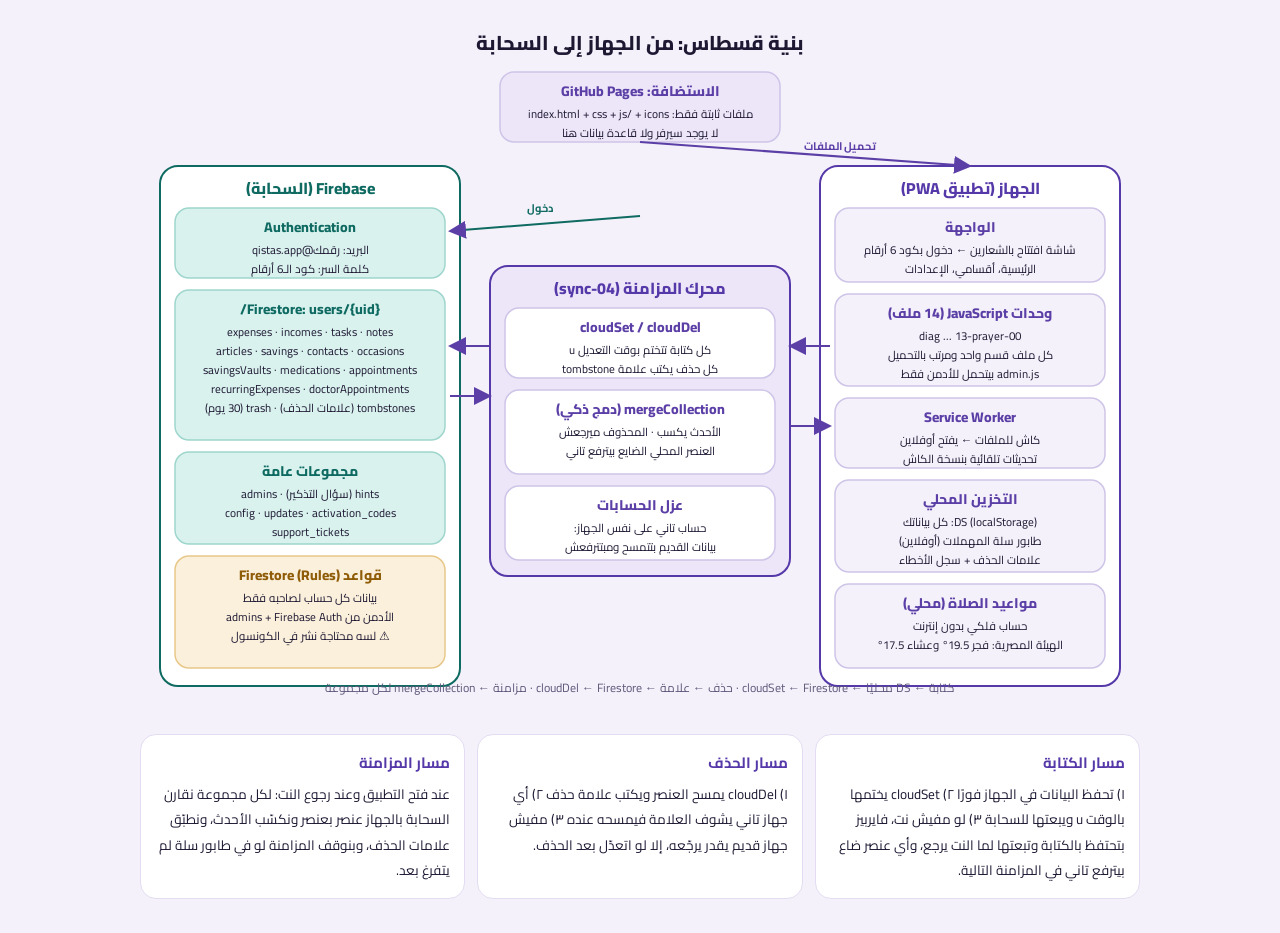
==== qistas-architecture.html @ 6cd55a44 "Add files via upload" ====
<!doctype html>
<html lang="ar" dir="rtl"><head><meta charset="utf-8"><meta name="viewport" content="width=device-width, initial-scale=1"><title>بنية قسطاس</title>
<link href="https://fonts.googleapis.com/css2?family=Cairo:wght@400;700;800&display=swap" rel="stylesheet">
<style>body{margin:0;background:#f4f1fa;font-family:Cairo,Tahoma,sans-serif;color:#1e1833;padding:16px}svg{width:100%;max-width:1000px;display:block;margin:0 auto;border-radius:16px}
.g{max-width:1000px;margin:18px auto;display:grid;grid-template-columns:repeat(auto-fit,minmax(280px,1fr));gap:12px}.c{background:#fff;border:1px solid #e3dcf2;border-radius:16px;padding:14px;line-height:1.9;font-size:13.5px}.c b{display:block;color:#5639a9;font-size:15px;margin-bottom:4px}</style></head><body>
<svg viewBox="0 0 1000 700" xmlns="http://www.w3.org/2000/svg" direction="rtl" font-family="Cairo,Tahoma,Arial,sans-serif">
<defs><marker id="ar" markerWidth="9" markerHeight="9" refX="8" refY="4.5" orient="auto"><path d="M0,0 L9,4.5 L0,9 z" fill="#5b3fa6"/></marker></defs>
<rect width="1000" height="700" fill="#f4f1fa"/>
<text x="500" y="34" text-anchor="middle" font-size="20" font-weight="800" fill="#1e1833">بنية قسطاس: من الجهاز إلى السحابة</text>
<rect x="360" y="56" width="280" height="70" rx="14" fill="#ece6f8" stroke="#cfc5e8" stroke-width="1.5"/><text x="500.0" y="80" text-anchor="middle" font-size="14" font-weight="800" fill="#5b3fa6">الاستضافة: GitHub Pages</text><text x="500.0" y="102" text-anchor="middle" font-size="11.5" fill="#1e1833">ملفات ثابتة فقط: index.html + css + js/ + icons</text><text x="500.0" y="121" text-anchor="middle" font-size="11.5" fill="#1e1833">لا يوجد سيرفر ولا قاعدة بيانات هنا</text>
<rect x="680" y="150" width="300" height="520" rx="18" fill="#fff" stroke="#5639a9" stroke-width="2"/>
<text x="830" y="178" text-anchor="middle" font-size="16" font-weight="800" fill="#5639a9">الجهاز (تطبيق PWA)</text>
<rect x="695" y="192" width="270" height="74" rx="14" fill="#f4f1fa" stroke="#cfc5e8" stroke-width="1.5"/><text x="830.0" y="216" text-anchor="middle" font-size="14" font-weight="800" fill="#5b3fa6">الواجهة</text><text x="830.0" y="238" text-anchor="middle" font-size="11.5" fill="#1e1833">شاشة افتتاح بالشعارين ← دخول بكود 6 أرقام</text><text x="830.0" y="257" text-anchor="middle" font-size="11.5" fill="#1e1833">الرئيسية، أقسامي، الإعدادات</text>
<rect x="695" y="278" width="270" height="92" rx="14" fill="#f4f1fa" stroke="#cfc5e8" stroke-width="1.5"/><text x="830.0" y="302" text-anchor="middle" font-size="14" font-weight="800" fill="#5b3fa6">وحدات JavaScript (14 ملف)</text><text x="830.0" y="324" text-anchor="middle" font-size="11.5" fill="#1e1833">00-diag ... 13-prayer</text><text x="830.0" y="343" text-anchor="middle" font-size="11.5" fill="#1e1833">كل ملف قسم واحد ومرتب بالتحميل</text><text x="830.0" y="362" text-anchor="middle" font-size="11.5" fill="#1e1833">admin.js بيتحمل للأدمن فقط</text>
<rect x="695" y="382" width="270" height="70" rx="14" fill="#f4f1fa" stroke="#cfc5e8" stroke-width="1.5"/><text x="830.0" y="406" text-anchor="middle" font-size="14" font-weight="800" fill="#5b3fa6">Service Worker</text><text x="830.0" y="428" text-anchor="middle" font-size="11.5" fill="#1e1833">كاش للملفات ← يفتح أوفلاين</text><text x="830.0" y="447" text-anchor="middle" font-size="11.5" fill="#1e1833">تحديثات تلقائية بنسخة الكاش</text>
<rect x="695" y="464" width="270" height="92" rx="14" fill="#f4f1fa" stroke="#cfc5e8" stroke-width="1.5"/><text x="830.0" y="488" text-anchor="middle" font-size="14" font-weight="800" fill="#5b3fa6">التخزين المحلي</text><text x="830.0" y="510" text-anchor="middle" font-size="11.5" fill="#1e1833">DS (localStorage): كل بياناتك</text><text x="830.0" y="529" text-anchor="middle" font-size="11.5" fill="#1e1833">طابور سلة المهملات (أوفلاين)</text><text x="830.0" y="548" text-anchor="middle" font-size="11.5" fill="#1e1833">علامات الحذف + سجل الأخطاء</text>
<rect x="695" y="568" width="270" height="84" rx="14" fill="#f4f1fa" stroke="#cfc5e8" stroke-width="1.5"/><text x="830.0" y="592" text-anchor="middle" font-size="14" font-weight="800" fill="#5b3fa6">مواعيد الصلاة (محلي)</text><text x="830.0" y="614" text-anchor="middle" font-size="11.5" fill="#1e1833">حساب فلكي بدون إنترنت</text><text x="830.0" y="633" text-anchor="middle" font-size="11.5" fill="#1e1833">الهيئة المصرية: فجر 19.5° وعشاء 17.5°</text>
<rect x="350" y="250" width="300" height="310" rx="18" fill="#ece6f8" stroke="#5639a9" stroke-width="2"/>
<text x="500" y="278" text-anchor="middle" font-size="16" font-weight="800" fill="#5639a9">محرك المزامنة (04-sync)</text>
<rect x="365" y="292" width="270" height="70" rx="14" fill="#fff" stroke="#cfc5e8" stroke-width="1.5"/><text x="500.0" y="316" text-anchor="middle" font-size="14" font-weight="800" fill="#5b3fa6">cloudSet / cloudDel</text><text x="500.0" y="338" text-anchor="middle" font-size="11.5" fill="#1e1833">كل كتابة تتختم بوقت التعديل u</text><text x="500.0" y="357" text-anchor="middle" font-size="11.5" fill="#1e1833">كل حذف يكتب علامة tombstone</text>
<rect x="365" y="374" width="270" height="84" rx="14" fill="#fff" stroke="#cfc5e8" stroke-width="1.5"/><text x="500.0" y="398" text-anchor="middle" font-size="14" font-weight="800" fill="#5b3fa6">mergeCollection (دمج ذكي)</text><text x="500.0" y="420" text-anchor="middle" font-size="11.5" fill="#1e1833">الأحدث يكسب · المحذوف ميرجعش</text><text x="500.0" y="439" text-anchor="middle" font-size="11.5" fill="#1e1833">العنصر المحلي الضايع بيترفع تاني</text>
<rect x="365" y="470" width="270" height="74" rx="14" fill="#fff" stroke="#cfc5e8" stroke-width="1.5"/><text x="500.0" y="494" text-anchor="middle" font-size="14" font-weight="800" fill="#5b3fa6">عزل الحسابات</text><text x="500.0" y="516" text-anchor="middle" font-size="11.5" fill="#1e1833">حساب تاني على نفس الجهاز:</text><text x="500.0" y="535" text-anchor="middle" font-size="11.5" fill="#1e1833">بيانات القديم بتتمسح ومبتترفعش</text>
<rect x="20" y="150" width="300" height="520" rx="18" fill="#fff" stroke="#0f6b62" stroke-width="2"/>
<text x="170" y="178" text-anchor="middle" font-size="16" font-weight="800" fill="#0f6b62">Firebase (السحابة)</text>
<rect x="35" y="192" width="270" height="70" rx="14" fill="#d9f2ee" stroke="#9fd6cd" stroke-width="1.5"/><text x="170.0" y="216" text-anchor="middle" font-size="14" font-weight="800" fill="#0f6b62">Authentication</text><text x="170.0" y="238" text-anchor="middle" font-size="11.5" fill="#1e1833">البريد: رقمك@qistas.app</text><text x="170.0" y="257" text-anchor="middle" font-size="11.5" fill="#1e1833">كلمة السر: كود الـ6 أرقام</text>
<rect x="35" y="274" width="270" height="150" rx="14" fill="#d9f2ee" stroke="#9fd6cd" stroke-width="1.5"/><text x="170.0" y="298" text-anchor="middle" font-size="14" font-weight="800" fill="#0f6b62">Firestore: users/{uid}/</text><text x="170.0" y="320" text-anchor="middle" font-size="11.5" fill="#1e1833">expenses · incomes · tasks · notes</text><text x="170.0" y="339" text-anchor="middle" font-size="11.5" fill="#1e1833">articles · savings · contacts · occasions</text><text x="170.0" y="358" text-anchor="middle" font-size="11.5" fill="#1e1833">savingsVaults · medications · appointments</text><text x="170.0" y="377" text-anchor="middle" font-size="11.5" fill="#1e1833">recurringExpenses · doctorAppointments</text><text x="170.0" y="396" text-anchor="middle" font-size="11.5" fill="#1e1833">tombstones (علامات الحذف) · trash (30 يوم)</text>
<rect x="35" y="436" width="270" height="92" rx="14" fill="#d9f2ee" stroke="#9fd6cd" stroke-width="1.5"/><text x="170.0" y="460" text-anchor="middle" font-size="14" font-weight="800" fill="#0f6b62">مجموعات عامة</text><text x="170.0" y="482" text-anchor="middle" font-size="11.5" fill="#1e1833">hints (سؤال التذكير) · admins</text><text x="170.0" y="501" text-anchor="middle" font-size="11.5" fill="#1e1833">config · updates · activation_codes</text><text x="170.0" y="520" text-anchor="middle" font-size="11.5" fill="#1e1833">support_tickets</text>
<rect x="35" y="540" width="270" height="112" rx="14" fill="#fbf0dc" stroke="#e8c88a" stroke-width="1.5"/><text x="170.0" y="564" text-anchor="middle" font-size="14" font-weight="800" fill="#8f5c08">قواعد Firestore (Rules)</text><text x="170.0" y="586" text-anchor="middle" font-size="11.5" fill="#1e1833">بيانات كل حساب لصاحبه فقط</text><text x="170.0" y="605" text-anchor="middle" font-size="11.5" fill="#1e1833">الأدمن من admins + Firebase Auth</text><text x="170.0" y="624" text-anchor="middle" font-size="11.5" fill="#1e1833">⚠ لسه محتاجة نشر في الكونسول</text>
<line x1="500" y1="126" x2="830" y2="150" stroke="#5b3fa6" stroke-width="2" marker-end="url(#ar)"/><text x="700" y="134" text-anchor="middle" font-size="11" fill="#5b3fa6" font-weight="700">تحميل الملفات</text>
<line x1="690" y1="330" x2="650" y2="330" stroke="#5b3fa6" stroke-width="2" marker-end="url(#ar)"/><line x1="650" y1="410" x2="690" y2="410" stroke="#5b3fa6" stroke-width="2" marker-end="url(#ar)"/>
<line x1="350" y1="330" x2="310" y2="330" stroke="#5b3fa6" stroke-width="2" marker-end="url(#ar)"/><line x1="310" y1="380" x2="350" y2="380" stroke="#5b3fa6" stroke-width="2" marker-end="url(#ar)"/>
<text x="500" y="676" text-anchor="middle" font-size="12" fill="#5e577a">كتابة ← DS محليًا ← cloudSet ← Firestore  ·  حذف ← علامة ← cloudDel ← Firestore  ·  مزامنة ← mergeCollection لكل مجموعة</text>
<line x1="500" y1="200" x2="310" y2="215" stroke="#0f6b62" stroke-width="2" marker-end="url(#ar)"/><text x="400" y="196" text-anchor="middle" font-size="11" fill="#0f6b62" font-weight="700">دخول</text>
</svg>
<div class="g">
<div class="c"><b>مسار الكتابة</b>١) تحفظ البيانات في الجهاز فورًا ٢) cloudSet يختمها بالوقت u ويبعتها للسحابة ٣) لو مفيش نت، فايربيز بتحتفظ بالكتابة وتبعتها لما النت يرجع، وأي عنصر ضاع بيترفع تاني في المزامنة التالية.</div>
<div class="c"><b>مسار الحذف</b>١) cloudDel يمسح العنصر ويكتب علامة حذف ٢) أي جهاز تاني يشوف العلامة فيمسحه عنده ٣) مفيش جهاز قديم يقدر يرجّعه، إلا لو اتعدّل بعد الحذف.</div>
<div class="c"><b>مسار المزامنة</b>عند فتح التطبيق وعند رجوع النت: لكل مجموعة نقارن السحابة بالجهاز عنصر بعنصر ونكسّب الأحدث، ونطبّق علامات الحذف، وبنوقف المزامنة لو في طابور سلة لم يتفرغ بعد.</div>
</div></body></html>
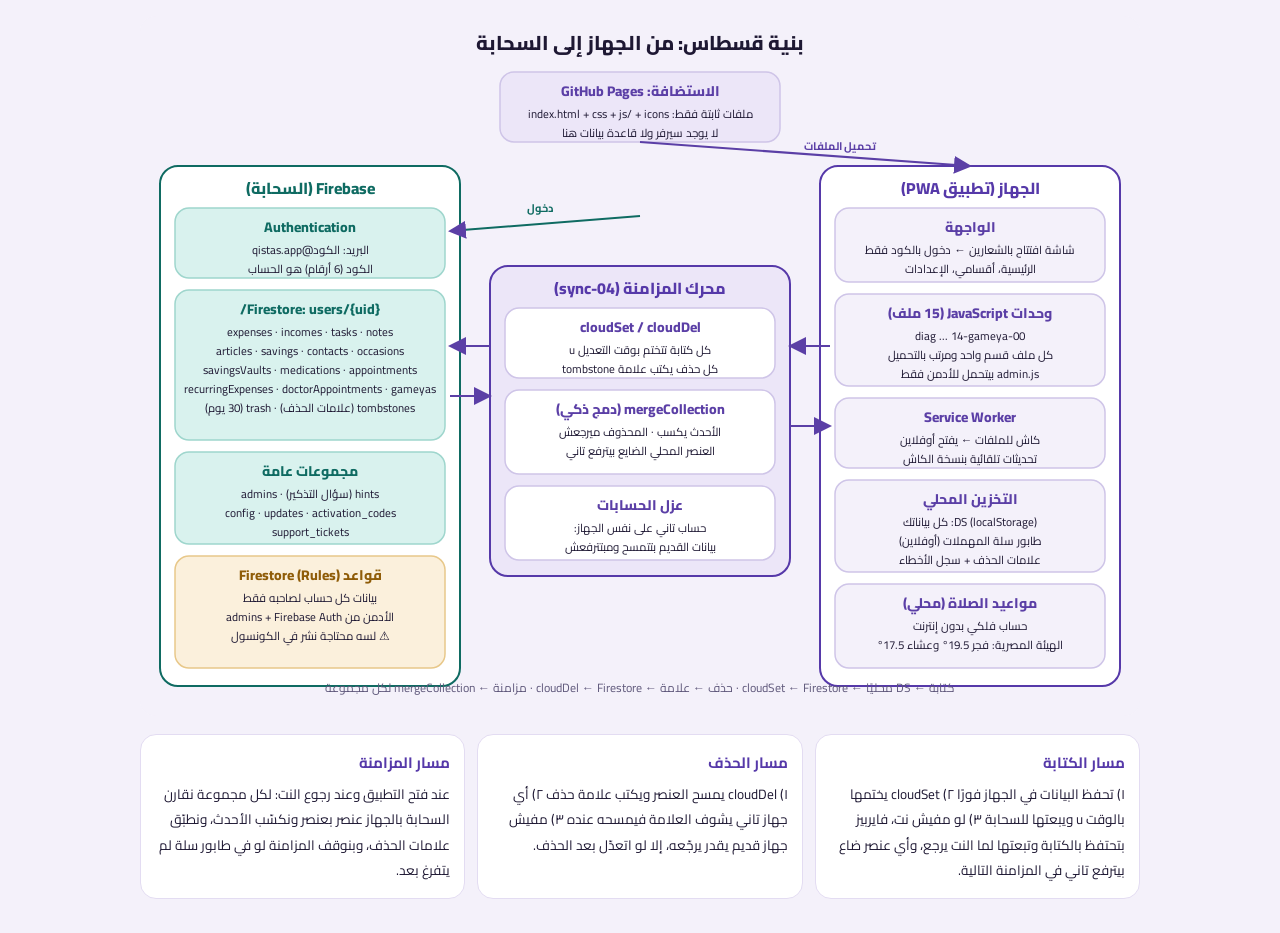
==== commit 0d069036: "Add files via upload" ====
--- a/qistas-architecture.html
+++ b/qistas-architecture.html
@@ -10,8 +10,8 @@
 <rect x="360" y="56" width="280" height="70" rx="14" fill="#ece6f8" stroke="#cfc5e8" stroke-width="1.5"/><text x="500.0" y="80" text-anchor="middle" font-size="14" font-weight="800" fill="#5b3fa6">الاستضافة: GitHub Pages</text><text x="500.0" y="102" text-anchor="middle" font-size="11.5" fill="#1e1833">ملفات ثابتة فقط: index.html + css + js/ + icons</text><text x="500.0" y="121" text-anchor="middle" font-size="11.5" fill="#1e1833">لا يوجد سيرفر ولا قاعدة بيانات هنا</text>
 <rect x="680" y="150" width="300" height="520" rx="18" fill="#fff" stroke="#5639a9" stroke-width="2"/>
 <text x="830" y="178" text-anchor="middle" font-size="16" font-weight="800" fill="#5639a9">الجهاز (تطبيق PWA)</text>
-<rect x="695" y="192" width="270" height="74" rx="14" fill="#f4f1fa" stroke="#cfc5e8" stroke-width="1.5"/><text x="830.0" y="216" text-anchor="middle" font-size="14" font-weight="800" fill="#5b3fa6">الواجهة</text><text x="830.0" y="238" text-anchor="middle" font-size="11.5" fill="#1e1833">شاشة افتتاح بالشعارين ← دخول بكود 6 أرقام</text><text x="830.0" y="257" text-anchor="middle" font-size="11.5" fill="#1e1833">الرئيسية، أقسامي، الإعدادات</text>
-<rect x="695" y="278" width="270" height="92" rx="14" fill="#f4f1fa" stroke="#cfc5e8" stroke-width="1.5"/><text x="830.0" y="302" text-anchor="middle" font-size="14" font-weight="800" fill="#5b3fa6">وحدات JavaScript (14 ملف)</text><text x="830.0" y="324" text-anchor="middle" font-size="11.5" fill="#1e1833">00-diag ... 13-prayer</text><text x="830.0" y="343" text-anchor="middle" font-size="11.5" fill="#1e1833">كل ملف قسم واحد ومرتب بالتحميل</text><text x="830.0" y="362" text-anchor="middle" font-size="11.5" fill="#1e1833">admin.js بيتحمل للأدمن فقط</text>
+<rect x="695" y="192" width="270" height="74" rx="14" fill="#f4f1fa" stroke="#cfc5e8" stroke-width="1.5"/><text x="830.0" y="216" text-anchor="middle" font-size="14" font-weight="800" fill="#5b3fa6">الواجهة</text><text x="830.0" y="238" text-anchor="middle" font-size="11.5" fill="#1e1833">شاشة افتتاح بالشعارين ← دخول بالكود فقط</text><text x="830.0" y="257" text-anchor="middle" font-size="11.5" fill="#1e1833">الرئيسية، أقسامي، الإعدادات</text>
+<rect x="695" y="278" width="270" height="92" rx="14" fill="#f4f1fa" stroke="#cfc5e8" stroke-width="1.5"/><text x="830.0" y="302" text-anchor="middle" font-size="14" font-weight="800" fill="#5b3fa6">وحدات JavaScript (15 ملف)</text><text x="830.0" y="324" text-anchor="middle" font-size="11.5" fill="#1e1833">00-diag ... 14-gameya</text><text x="830.0" y="343" text-anchor="middle" font-size="11.5" fill="#1e1833">كل ملف قسم واحد ومرتب بالتحميل</text><text x="830.0" y="362" text-anchor="middle" font-size="11.5" fill="#1e1833">admin.js بيتحمل للأدمن فقط</text>
 <rect x="695" y="382" width="270" height="70" rx="14" fill="#f4f1fa" stroke="#cfc5e8" stroke-width="1.5"/><text x="830.0" y="406" text-anchor="middle" font-size="14" font-weight="800" fill="#5b3fa6">Service Worker</text><text x="830.0" y="428" text-anchor="middle" font-size="11.5" fill="#1e1833">كاش للملفات ← يفتح أوفلاين</text><text x="830.0" y="447" text-anchor="middle" font-size="11.5" fill="#1e1833">تحديثات تلقائية بنسخة الكاش</text>
 <rect x="695" y="464" width="270" height="92" rx="14" fill="#f4f1fa" stroke="#cfc5e8" stroke-width="1.5"/><text x="830.0" y="488" text-anchor="middle" font-size="14" font-weight="800" fill="#5b3fa6">التخزين المحلي</text><text x="830.0" y="510" text-anchor="middle" font-size="11.5" fill="#1e1833">DS (localStorage): كل بياناتك</text><text x="830.0" y="529" text-anchor="middle" font-size="11.5" fill="#1e1833">طابور سلة المهملات (أوفلاين)</text><text x="830.0" y="548" text-anchor="middle" font-size="11.5" fill="#1e1833">علامات الحذف + سجل الأخطاء</text>
 <rect x="695" y="568" width="270" height="84" rx="14" fill="#f4f1fa" stroke="#cfc5e8" stroke-width="1.5"/><text x="830.0" y="592" text-anchor="middle" font-size="14" font-weight="800" fill="#5b3fa6">مواعيد الصلاة (محلي)</text><text x="830.0" y="614" text-anchor="middle" font-size="11.5" fill="#1e1833">حساب فلكي بدون إنترنت</text><text x="830.0" y="633" text-anchor="middle" font-size="11.5" fill="#1e1833">الهيئة المصرية: فجر 19.5° وعشاء 17.5°</text>
@@ -22,8 +22,8 @@
 <rect x="365" y="470" width="270" height="74" rx="14" fill="#fff" stroke="#cfc5e8" stroke-width="1.5"/><text x="500.0" y="494" text-anchor="middle" font-size="14" font-weight="800" fill="#5b3fa6">عزل الحسابات</text><text x="500.0" y="516" text-anchor="middle" font-size="11.5" fill="#1e1833">حساب تاني على نفس الجهاز:</text><text x="500.0" y="535" text-anchor="middle" font-size="11.5" fill="#1e1833">بيانات القديم بتتمسح ومبتترفعش</text>
 <rect x="20" y="150" width="300" height="520" rx="18" fill="#fff" stroke="#0f6b62" stroke-width="2"/>
 <text x="170" y="178" text-anchor="middle" font-size="16" font-weight="800" fill="#0f6b62">Firebase (السحابة)</text>
-<rect x="35" y="192" width="270" height="70" rx="14" fill="#d9f2ee" stroke="#9fd6cd" stroke-width="1.5"/><text x="170.0" y="216" text-anchor="middle" font-size="14" font-weight="800" fill="#0f6b62">Authentication</text><text x="170.0" y="238" text-anchor="middle" font-size="11.5" fill="#1e1833">البريد: رقمك@qistas.app</text><text x="170.0" y="257" text-anchor="middle" font-size="11.5" fill="#1e1833">كلمة السر: كود الـ6 أرقام</text>
-<rect x="35" y="274" width="270" height="150" rx="14" fill="#d9f2ee" stroke="#9fd6cd" stroke-width="1.5"/><text x="170.0" y="298" text-anchor="middle" font-size="14" font-weight="800" fill="#0f6b62">Firestore: users/{uid}/</text><text x="170.0" y="320" text-anchor="middle" font-size="11.5" fill="#1e1833">expenses · incomes · tasks · notes</text><text x="170.0" y="339" text-anchor="middle" font-size="11.5" fill="#1e1833">articles · savings · contacts · occasions</text><text x="170.0" y="358" text-anchor="middle" font-size="11.5" fill="#1e1833">savingsVaults · medications · appointments</text><text x="170.0" y="377" text-anchor="middle" font-size="11.5" fill="#1e1833">recurringExpenses · doctorAppointments</text><text x="170.0" y="396" text-anchor="middle" font-size="11.5" fill="#1e1833">tombstones (علامات الحذف) · trash (30 يوم)</text>
+<rect x="35" y="192" width="270" height="70" rx="14" fill="#d9f2ee" stroke="#9fd6cd" stroke-width="1.5"/><text x="170.0" y="216" text-anchor="middle" font-size="14" font-weight="800" fill="#0f6b62">Authentication</text><text x="170.0" y="238" text-anchor="middle" font-size="11.5" fill="#1e1833">البريد: الكود@qistas.app</text><text x="170.0" y="257" text-anchor="middle" font-size="11.5" fill="#1e1833">الكود (6 أرقام) هو الحساب</text>
+<rect x="35" y="274" width="270" height="150" rx="14" fill="#d9f2ee" stroke="#9fd6cd" stroke-width="1.5"/><text x="170.0" y="298" text-anchor="middle" font-size="14" font-weight="800" fill="#0f6b62">Firestore: users/{uid}/</text><text x="170.0" y="320" text-anchor="middle" font-size="11.5" fill="#1e1833">expenses · incomes · tasks · notes</text><text x="170.0" y="339" text-anchor="middle" font-size="11.5" fill="#1e1833">articles · savings · contacts · occasions</text><text x="170.0" y="358" text-anchor="middle" font-size="11.5" fill="#1e1833">savingsVaults · medications · appointments</text><text x="170.0" y="377" text-anchor="middle" font-size="11.5" fill="#1e1833">recurringExpenses · doctorAppointments · gameyas</text><text x="170.0" y="396" text-anchor="middle" font-size="11.5" fill="#1e1833">tombstones (علامات الحذف) · trash (30 يوم)</text>
 <rect x="35" y="436" width="270" height="92" rx="14" fill="#d9f2ee" stroke="#9fd6cd" stroke-width="1.5"/><text x="170.0" y="460" text-anchor="middle" font-size="14" font-weight="800" fill="#0f6b62">مجموعات عامة</text><text x="170.0" y="482" text-anchor="middle" font-size="11.5" fill="#1e1833">hints (سؤال التذكير) · admins</text><text x="170.0" y="501" text-anchor="middle" font-size="11.5" fill="#1e1833">config · updates · activation_codes</text><text x="170.0" y="520" text-anchor="middle" font-size="11.5" fill="#1e1833">support_tickets</text>
 <rect x="35" y="540" width="270" height="112" rx="14" fill="#fbf0dc" stroke="#e8c88a" stroke-width="1.5"/><text x="170.0" y="564" text-anchor="middle" font-size="14" font-weight="800" fill="#8f5c08">قواعد Firestore (Rules)</text><text x="170.0" y="586" text-anchor="middle" font-size="11.5" fill="#1e1833">بيانات كل حساب لصاحبه فقط</text><text x="170.0" y="605" text-anchor="middle" font-size="11.5" fill="#1e1833">الأدمن من admins + Firebase Auth</text><text x="170.0" y="624" text-anchor="middle" font-size="11.5" fill="#1e1833">⚠ لسه محتاجة نشر في الكونسول</text>
 <line x1="500" y1="126" x2="830" y2="150" stroke="#5b3fa6" stroke-width="2" marker-end="url(#ar)"/><text x="700" y="134" text-anchor="middle" font-size="11" fill="#5b3fa6" font-weight="700">تحميل الملفات</text>
